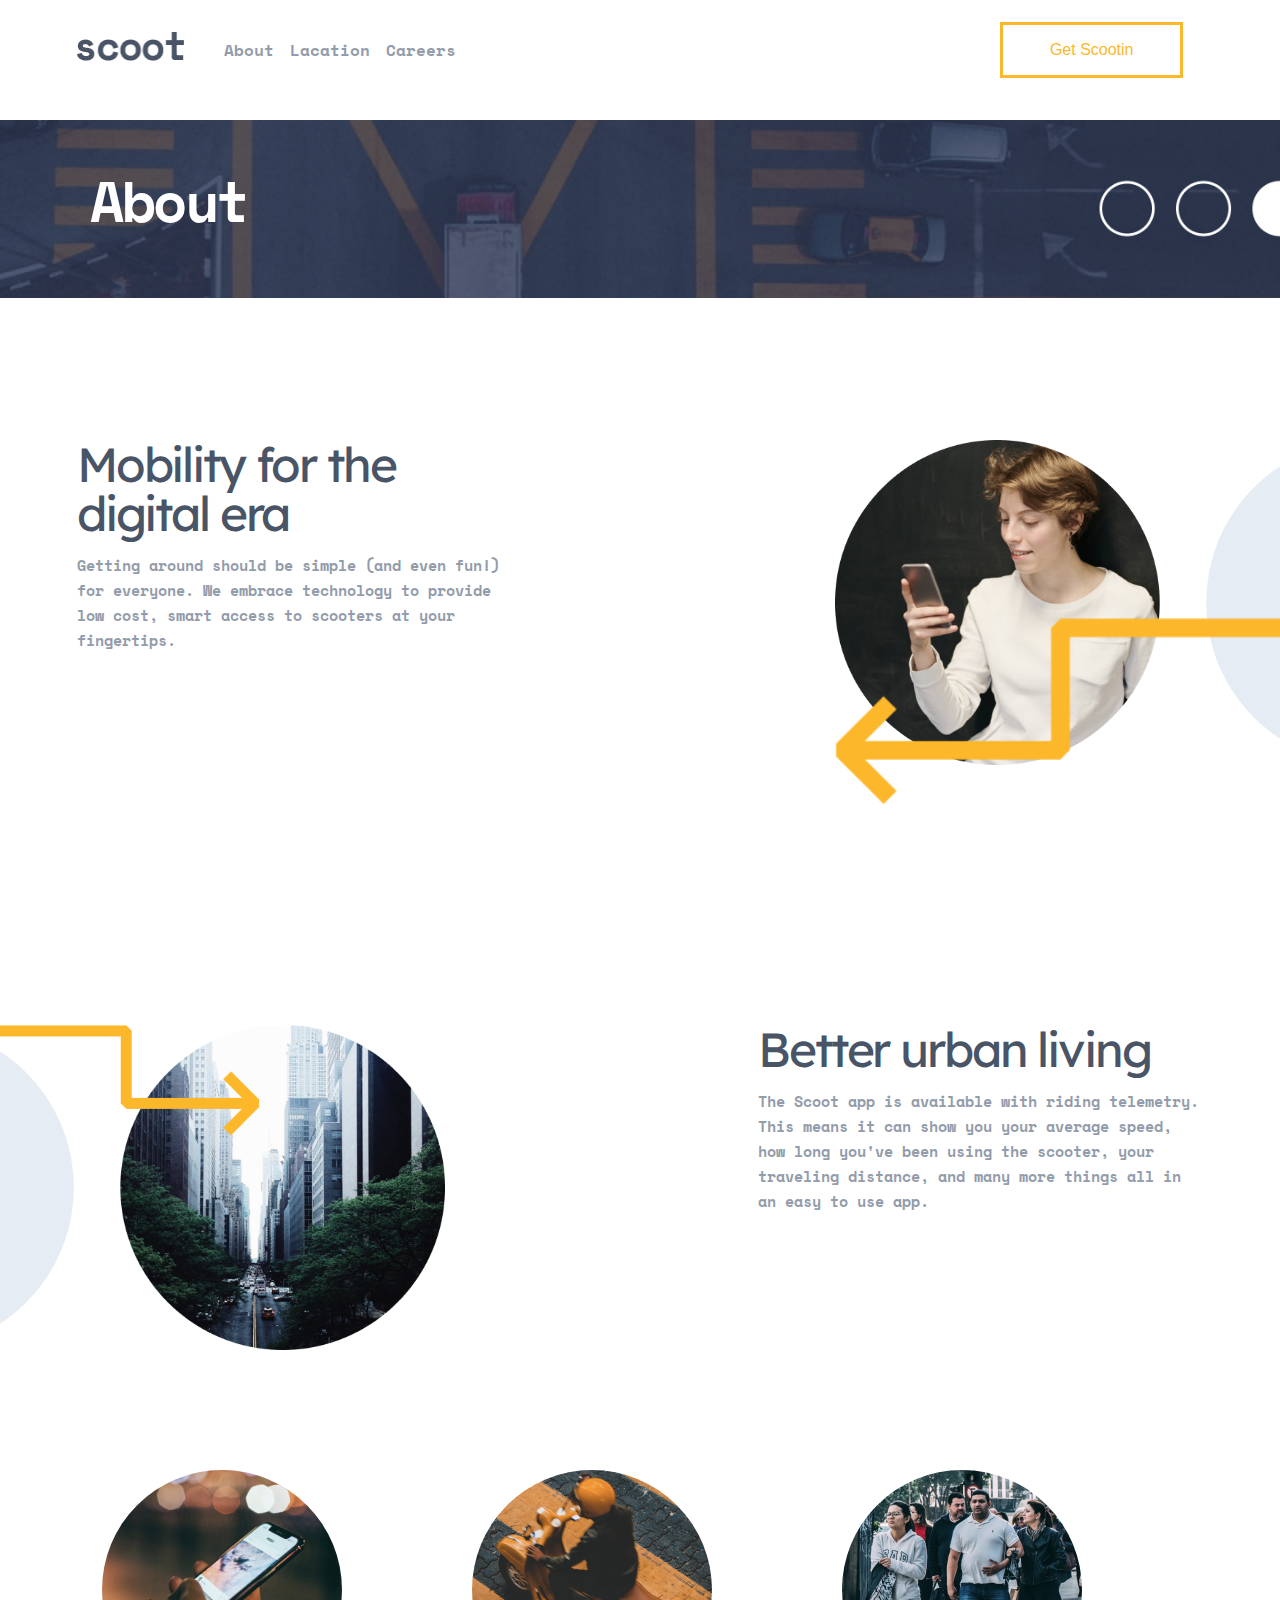
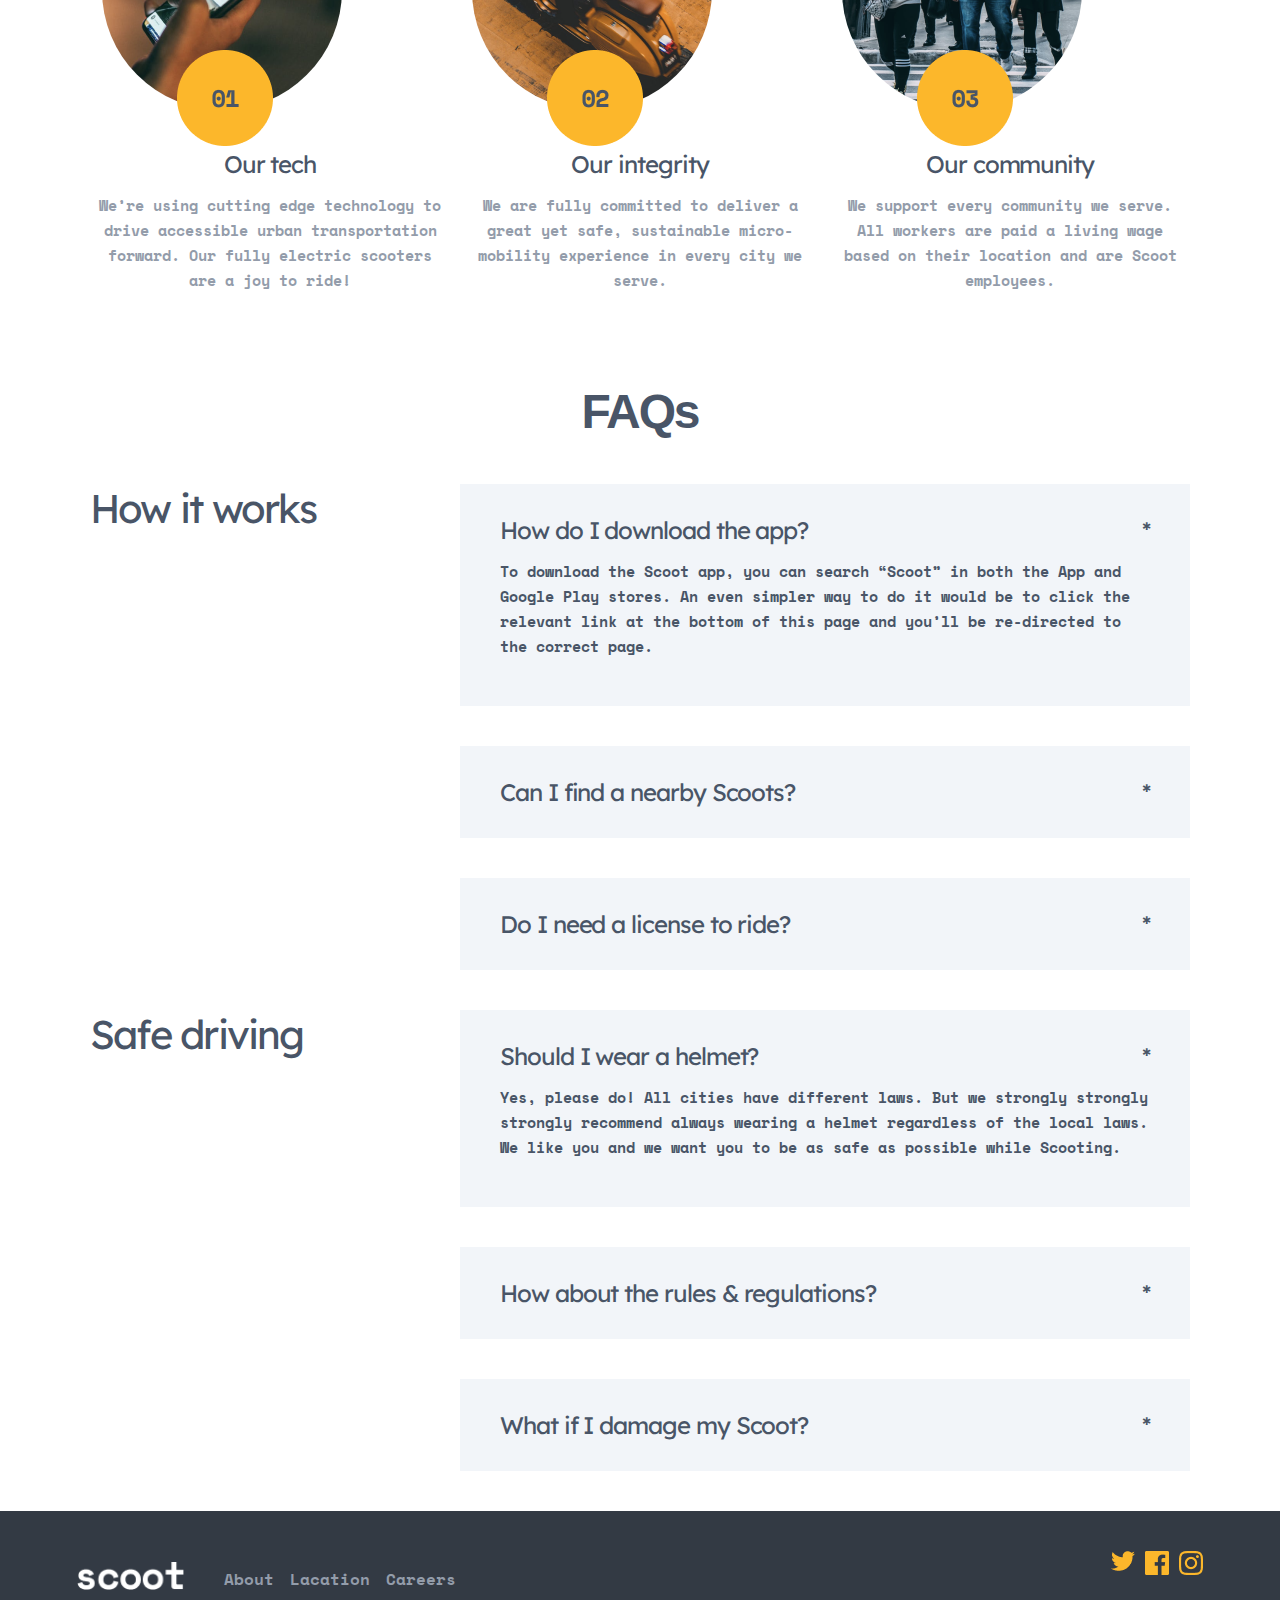
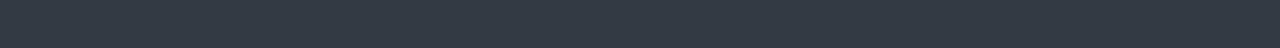
==== about.html @ 7765dd11 "nt-exam-month2" ====
<!DOCTYPE html>
<html lang="en">

<head>
    <meta charset="UTF-8">
    <meta http-equiv="X-UA-Compatible" content="IE=edge">
    <meta name="viewport" content="width=device-width, initial-scale=1.0">
    <title>Document</title>
    <link rel="stylesheet" href="css/main.css" />
</head>

<body>

    <header class="header">
        <div class="header--nav">
            <img src="./img/burger.png" alt="" class="burger">
            <div class="logo">
                <a href="./index.html"><img src="./img/scoot.png" alt="" width="107px"></a>

            </div>

            <ul class="nav">
                <li class="nav--eliment"><a href="#" class="nav--link">About</a></li>
                <li class="nav--eliment"><a href="" class="nav--link">Lacation</a></li>
                <li class="nav--eliment"><a href="" class="nav--link">Careers</a></li>
            </ul>
        </div>
        <button class="header--btn">Get Scootin</button>
    </header>
    <div class="about--intro">
        <img src="./img/about1.png" alt="" width="100%">
        <div class="container">
            <h1>About</h1>

        </div>
    </div>
    <div class="priority">
        <div class="priority--text">
            <span>Mobility for the digital era</span>
            <p>Getting around should be simple (and even fun!) for everyone. We embrace technology to provide low cost,
                smart access to scooters at your fingertips.</p>
        </div>
        <div class="priority--img">
            <img src="./img/Group16.png" alt=""><img src="./img/Group10.png" alt="" class="priority__victor">
        </div>
    </div>


    <div class="priority">
        <div class="priority--img">
            <img src="./img/Group41.png" alt="">
        </div>
        <div class="priority--text">
            <span>Better urban living</span>
            <p>The Scoot app is available with riding telemetry. This means it can show you your average speed, how long
                you've been using the scooter, your traveling distance, and many more things all in an easy to use app.
            </p>
        </div>

    </div>



    </section>


    <section class="values container">
        <div class="value">
            <img src="./img/font7.png" alt="" class="value__img">
            <img src="./img/Group14.png" alt="" class="value__images">
            <span>Our tech</span>
            <p>We’re using cutting edge technology to drive accessible urban transportation forward. Our fully electric
                scooters are a joy to ride!</p>
        </div>
        <div class="value">
            <img src="./img/font8.png" alt="" class="value__img">
            <img src="./img/Group4.png" alt="" class="value__images">
            <span>Our integrity</span>
            <p>We are fully committed to deliver a great yet safe, sustainable micro-mobility experience in every city
                we serve.</p>
        </div>
        <div class="value">
            <img src="./img/font9.png" alt="" class="value__img">
            <img src="./img/Group13.png" alt="" class="value__images">
            <span>Our community</span>
            <p>We support every community we serve. All workers are paid a living wage based on their location and are
                Scoot employees.</p>
        </div Scoot employeeases.>
    </section>



    <section class="Faq container">
        <h3 class="faq__h3">
            FAQs
        </h3>
        <div class="fac-divs">
            <div class="theme"><span> How it works</span></div>
            <div class="fac--text">
                <div class="fac--textdiv">
                    <div class="span">
                        <span>How do I download the app?</span>
                        <span>*</span>
                    </div>
                    <p>To download the Scoot app, you can search “Scoot” in both the App and Google Play stores. An even
                        simpler way to do it would be to click the relevant link at the bottom of this page and you’ll
                        be re-directed to the correct page.</p>
                </div>
                <div class="fac--textdiv p--none">
                    <div class="span">
                        <span>Can I find a nearby Scoots?</span>
                        <span>*</span>
                    </div>
                    <p>To download the Scoot app, you can search “Scoot” in both the App and Google Play stores. An even
                        simpler way to do it would be to click the relevant link at the bottom of this page and you’ll
                        be re-directed to the correct page.</p>
                </div>
                <div class="fac--textdiv p--none">
                    <div class="span">
                        <span>Do I need a license to ride?</span>
                        <span>*</span>
                    </div>
                    <p>To download the Scoot app, you can search “Scoot” in both the App and Google Play stores. An even
                        simpler way to do it would be to click the relevant link at the bottom of this page and you’ll
                        be re-directed to the correct page.</p>
                </div>
            </div>
        </div>
        <div class="fac-divs">
            <div class="theme"><span> Safe driving</span></div>
            <div class="fac--text">
                <div class="fac--textdiv">
                    <div class="span">
                        <span>Should I wear a helmet?</span>
                        <span>*</span>
                    </div>
                    <p>Yes, please do! All cities have different laws. But we strongly strongly strongly recommend
                        always wearing a helmet regardless of the local laws. We like you and we want you to be as safe
                        as possible while Scooting.</p>
                </div>
                <div class="fac--textdiv p--none">
                    <div class="span">
                        <span>How about the rules & regulations?</span>
                        <span>*</span>
                    </div>
                    <p>To download the Scoot app, you can search “Scoot” in both the App and Google Play stores. An even
                        simpler way to do it would be to click the relevant link at the bottom of this page and you’ll
                        be re-directed to the correct page.</p>
                </div>
                <div class="fac--textdiv p--none">
                    <div class="span">
                        <span>What if I damage my Scoot?</span>
                        <span>*</span>
                    </div>
                    <p>To download the Scoot app, you can search “Scoot” in both the App and Google Play stores. An even
                        simpler way to do it would be to click the relevant link at the bottom of this page and you’ll
                        be re-directed to the correct page.</p>
                </div>
            </div>
        </div>

    </section>
    <footer class="footer">
        <div class="header--nav">
          <div class="logo">
            <a href="./index.html"><img src="./img/scoot1.png" alt="" width="107px"></a>
    
          </div>
    
          <ul class="nav footernav">
            <li class="nav--eliment"><a href="./about.html" class="nav--link">About</a></li>
            <li class="nav--eliment"><a href="" class="nav--link">Lacation</a></li>
            <li class="nav--eliment"><a href="" class="nav--link">Careers</a></li>
          </ul>
        </div>
        <div class="footer--img"><a href="#"><img src="./img/tweet.png" alt=""></a><a href="#"><img src="./img/face.png" alt=""></a><a href="#"><img src="./img/insta.png" alt=""></a></div>
      </footer>
</body>

</html>
---- css/main.css ----
/*! normalize.css v8.0.1 | MIT License | github.com/necolas/normalize.css */
@import url("https://fonts.googleapis.com/css2?family=Barlow:ital,wght@0,100;0,200;0,300;0,400;0,500;0,600;0,700;0,800;0,900;1,100;1,200;1,300;1,400;1,500;1,600;1,700;1,800;1,900&family=Fraunces:ital,opsz,wght@0,9..144,100;0,9..144,200;0,9..144,300;0,9..144,400;0,9..144,500;0,9..144,600;0,9..144,700;0,9..144,800;0,9..144,900;1,9..144,100;1,9..144,200;1,9..144,300;1,9..144,400;1,9..144,500;1,9..144,600;1,9..144,700;1,9..144,800;1,9..144,900&family=Lexend+Deca&family=Space+Mono:wght@700&display=swap");
html {
  line-height: 1.15;
  -webkit-text-size-adjust: 100%;
}

body {
  margin: 0;
}

main {
  display: block;
}

h1 {
  font-size: 2em;
  margin: 0.67em 0;
}

hr {
  box-sizing: content-box;
  height: 0;
  overflow: visible;
}

pre {
  font-family: monospace, monospace;
  font-size: 1em;
}

a {
  background-color: transparent;
}

abbr[title] {
  border-bottom: none;
  text-decoration: underline;
  -webkit-text-decoration: underline dotted;
          text-decoration: underline dotted;
}

b, strong {
  font-weight: bolder;
}

code, kbd, samp {
  font-family: monospace, monospace;
  font-size: 1em;
}

small {
  font-size: 80%;
}

sub, sup {
  font-size: 75%;
  line-height: 0;
  position: relative;
  vertical-align: baseline;
}

sub {
  bottom: -0.25em;
}

sup {
  top: -0.5em;
}

img {
  border-style: none;
}

button, input, optgroup, select, textarea {
  font-family: inherit;
  font-size: 100%;
  line-height: 1.15;
  margin: 0;
}

button, input {
  overflow: visible;
}

button, select {
  text-transform: none;
}

[type=button], [type=reset], [type=submit], button {
  -webkit-appearance: button;
}

[type=button]::-moz-focus-inner, [type=reset]::-moz-focus-inner, [type=submit]::-moz-focus-inner, button::-moz-focus-inner {
  border-style: none;
  padding: 0;
}

[type=button]:-moz-focusring, [type=reset]:-moz-focusring, [type=submit]:-moz-focusring, button:-moz-focusring {
  outline: 1px dotted ButtonText;
}

fieldset {
  padding: 0.35em 0.75em 0.625em;
}

legend {
  box-sizing: border-box;
  color: inherit;
  display: table;
  max-width: 100%;
  padding: 0;
  white-space: normal;
}

progress {
  vertical-align: baseline;
}

textarea {
  overflow: auto;
}

[type=checkbox], [type=radio] {
  box-sizing: border-box;
  padding: 0;
}

[type=number]::-webkit-inner-spin-button, [type=number]::-webkit-outer-spin-button {
  height: auto;
}

[type=search] {
  -webkit-appearance: textfield;
  outline-offset: -2px;
}

[type=search]::-webkit-search-decoration {
  -webkit-appearance: none;
}

::-webkit-file-upload-button {
  -webkit-appearance: button;
  font: inherit;
}

details {
  display: block;
}

summary {
  display: list-item;
}

template {
  display: none;
}

[hidden] {
  display: none;
}

/* open-sans-regular - latin */
@font-face {
  font-family: "Lexend Deca" sans-serif;
  font-style: normal;
  font-weight: 400;
  @import url("https://fonts.googleapis.com/css2?family=Lexend+Deca&family=Space+Mono:wght@700&display=swap");
}
/* open-sans-700 - latin */
@font-face {
  font-family: "Space Mono" sans-serif;
  font-style: normal;
  font-weight: 700;
  @import url("https://fonts.googleapis.com/css2?family=Lexend+Deca&family=Space+Mono:wght@700&display=swap");
}
.container {
  width: 90%;
  margin: 0 auto;
  padding: 0 auto;
}

html {
  box-sizing: border-box;
  height: 100%;
  scroll-behavior: smooth;
}

button {
  width: 183px;
  height: 56px;
  color: #FCB72B;
  border: 3px solid #FCB72B;
  background-color: transparent;
  cursor: pointer;
  margin: 20px;
}

p,
a {
  text-decoration: none;
  color: #000000;
  font-family: "Space Mono";
  font-style: normal;
  font-weight: 700;
}

a:hover {
  color: #FCB72B;
}

span {
  font-family: "Lexend Deca";
  font-style: normal;
  font-weight: 400;
  font-size: 15px;
  line-height: 25px;
  color: #FFFFFF;
}

*,
*::before,
*::after {
  box-sizing: inherit;
}

body {
  display: flex;
  flex-direction: column;
  height: 100%;
  padding: 0;
  margin: 0;
  font-family: "Open Sans", "Arial", sans-serif;
  font-size: 16px;
  line-height: 1.5;
  color: #000000;
}

img {
  max-width: 100%;
  height: auto;
}

.blue-link {
  display: inline-block;
  padding: 8px 16px;
  background-color: #00bafc;
  border-radius: 5px;
  text-decoration: none;
  color: #fff;
}
.blue-link:hover {
  opacity: 0.8;
}
.blue-link:active {
  opacity: 0.6;
}

.visually-hidden {
  position: absolute;
  width: 1px;
  height: 1px;
  margin: -1px;
  border: 0;
  padding: 0;
  clip: rect(0 0 0 0);
  overflow: hidden;
}

.container {
  max-width: 1130px;
  padding-left: 15px;
  padding-right: 15px;
  margin-left: auto;
  margin-right: auto;
}

header {
  display: flex;
  justify-content: center;
  position: fixed;
  background-color: #fff;
  width: 100vw;
  margin: 0 auto;
  padding: 0 6%;
  opacity: 1;
  z-index: 3;
}

.logo {
  width: 107px;
}

.header--nav {
  display: flex;
  flex-wrap: wrap;
  align-items: center;
  width: 420px;
}

a {
  color: #939CAA;
}

.nav {
  display: flex;
  justify-content: space-between;
  width: 272px;
  list-style: none;
}

.header {
  display: flex;
  justify-content: space-between;
  height: 100px;
  flex-wrap: wrap;
  align-items: center;
}

.burger {
  display: none;
  cursor: pointer;
}

p {
  color: aliceblue;
}

@media only screen and (max-width: 370px) {
  .burger {
    display: flex;
  }
  .nav {
    display: none;
  }
  .header .header--btn {
    display: none;
  }
  .logo {
    margin: 0 auto;
  }
}
.hero {
  margin-top: 80px;
}
.hero__container {
  display: flex;
  align-items: center;
  justify-content: space-between;
}
.hero__content {
  max-width: 470px;
}
.hero__title {
  margin: 0;
  margin-bottom: 16px;
  font-size: 30px;
  line-height: 130%;
}
.hero__text {
  margin: 0;
  margin-bottom: 16px;
  font-size: 16px;
  line-height: 24px;
}
.hero__video {
  border-radius: 5px;
}

@media only screen and (max-width: 992px) {
  .hero__content {
    max-width: 400px;
  }
  .hero__title {
    font-size: 24px;
  }
  .hero__text {
    font-size: 13px;
    line-height: 20px;
  }
  .hero__wrapper {
    position: relative;
    width: 40%;
    padding-bottom: 25%; /* 16:9 */
    padding-top: 25px;
    height: 0;
  }
  .hero__video {
    position: absolute;
    top: 0;
    left: 0;
    width: 100%;
    height: 100%;
  }
}
@media only screen and (max-width: 768px) {
  .hero__container {
    flex-direction: column-reverse;
  }
  .hero__wrapper {
    margin-bottom: 32px;
    position: relative;
    width: 100%;
    padding-bottom: 50%; /* 16:9 */
    padding-top: 25px;
    height: 0;
  }
}
.intro__hr {
  width: 203px;
  height: 0;
  border: 8px solid #FCB72B;
  position: relative;
  top: -170px;
  left: -45%;
}

.intro {
  background-image: url("../img/group42.png");
  height: 650px;
  max-width: 100vw;
}
.intro span {
  margin-top: 150px;
  display: inline-block;
  width: 560px;
  font-family: "Space Mono";
  font-style: normal;
  font-weight: 700;
  font-size: 56px;
  line-height: 56px;
}
.intro p {
  position: relative;
  width: 460px;
  height: 100px;
  margin-top: 40px;
  margin-bottom: 40px;
  margin-left: 100px;
  z-index: 2;
}
.intro button {
  margin-left: 100px;
}
.intro .intro--vector {
  position: relative;
  top: -195px;
  left: 50%;
  z-index: 0;
  width: 31%;
}
.intro .threesikl {
  position: relative;
  top: -200px;
  width: 14.7%;
  left: 53.8%;
}

.about--intro {
  margin-top: 100px;
  height: 200px;
  padding-top: 20px;
}
.about--intro img {
  z-index: -2;
}
.about--intro h1 {
  position: absolute;
  top: 15%;
  font-family: "Space Mono";
  font-style: normal;
  font-weight: 700;
  font-size: 56px;
  line-height: 56px;
  letter-spacing: -2.5px;
  z-index: 3;
  color: #FFFFFF;
}

@media only screen and (max-width: 768px) {
  .intro button {
    margin: 0 auto;
    display: flex;
    justify-content: center;
    align-items: center;
  }
  .intro span {
    width: 573px;
    height: 112px;
    font-size: 56px;
    line-height: 56px;
    /* or 100% */
    text-align: center;
    letter-spacing: -2.5px;
    color: #FFFFFF;
  }
  .intro .intro__hr {
    display: none;
  }
  .intro .intro--vector {
    position: relative;
    top: -15px;
    left: 0;
  }
  .intro .threesikl {
    top: -18px;
  }
  .intro p {
    width: 100%;
    padding: 0 auto;
    margin: 30px auto;
  }
}
@media only screen and (max-width: 375px) {
  .about--intro {
    width: 100%;
    height: 200px;
    text-align: center;
    margin: 100px auto;
    padding: 0 auto;
  }
  .about--intro h1 {
    text-align: center;
    font-size: 40px;
    line-height: 40px;
    position: absolute;
    top: 13%;
    left: auto;
    margin-left: 100px;
  }
  .intro span {
    font-size: 40px;
    width: 300px;
  }
  .intro .intro--vector {
    width: 150px;
    position: relative;
    top: -20px;
    -o-object-fit: scale-down;
       object-fit: scale-down;
    left: -95px;
  }
  .intro .threesikl {
    display: none;
  }
  .intro button {
    position: relative;
    top: 40px;
  }
}
.manual--boxs {
  display: flex;
  justify-content: space-between;
}

.manual__hr {
  width: 70%;
  height: 0px;
  background-color: #E5ECF4;
  border: 15px solid #E5ECF4;
  position: relative;
  top: 60px;
  z-index: -2;
}

.manual--box {
  width: 27%;
  display: flex;
  flex-wrap: wrap;
  justify-content: start;
}
.manual--box span {
  margin-top: 40px;
  margin-bottom: 25px;
  width: 300px;
  height: 28px;
  letter-spacing: -1.07143px;
  font-size: 24px;
  color: #495567;
}
.manual--box p {
  width: 300px;
  font-size: 15px;
  line-height: 25px;
  color: #939CAA;
}

@media only screen and (max-width: 768px) {
  .manual__hr {
    width: 10px;
    height: 400px;
    position: absolute;
    top: 500px;
    left: 13%;
  }
  .manual--boxs {
    display: block;
    margin-top: 45px;
    margin-bottom: 140px;
  }
  .manual--boxs .manual--box {
    width: 100%;
    position: relative;
    height: 150px;
  }
  .manual--boxs .manual--box img {
    width: 96px;
    height: 96px;
  }
  .manual--boxs .manual--box span {
    width: 40%;
    position: absolute;
    top: -35px;
    left: 130px;
  }
  .manual--boxs .manual--box p {
    width: 70%;
    position: absolute;
    top: 20px;
    left: 130px;
  }
}
@media only screen and (max-width: 375px) {
  .manual__hr {
    display: none;
  }
  .manual--boxs {
    display: block;
    margin-top: 45px;
    width: 311px;
  }
  .manual--boxs .manual--box {
    width: 311px;
    position: relative;
    height: 270px;
    display: flex;
    flex-wrap: wrap;
    justify-content: center;
    margin-bottom: 140px;
  }
  .manual--boxs .manual--box img {
    width: 56px;
    height: 56px;
  }
  .manual--boxs .manual--box span {
    width: 300px;
    position: relative;
    top: 0px;
    left: auto;
    text-align: center;
  }
  .manual--boxs .manual--box p {
    width: 300px;
    position: relative;
    top: -40px;
    left: 0;
    text-align: center;
  }
}
.priority {
  margin-top: 140px;
  display: flex;
  flex-wrap: wrap;
  align-items: start;
  justify-content: space-between;
}
.priority .priority--img {
  width: 445px;
  height: 445px;
  position: relative;
}
.priority .priority--img .priority__victor {
  position: absolute;
  top: 40%;
  left: 0;
  width: 700px;
}
.priority .priority--text {
  width: 445px;
  height: 445px;
  margin: 0 6%;
}
.priority .priority--text span {
  font-size: 48px;
  line-height: 48px;
  /* or 100% */
  letter-spacing: -2.14286px;
  color: #495567;
}
.priority .priority--text p {
  font-size: 15px;
  line-height: 25px;
  /* or 167% */
  color: #939CAA;
}

.priority:nth-child(2) {
  display: flex;
}
.priority:nth-child(2) .priority--img {
  order: 1;
  position: relative;
  left: 0%;
}
.priority:nth-child(2) .priority--text {
  order: 2;
}

@media only screen and (max-width: 768px) {
  .prioritys {
    width: 780px;
  }
  .priority--img {
    width: 745px;
    display: flex;
    justify-content: right;
  }
  .priority {
    width: 768px;
  }
  .priority:nth-child(1) .priority--img {
    width: 745px;
    position: relative;
    left: 17%;
    order: -1;
    margin-bottom: 100px;
    margin: 100 auto;
  }
  .priority:nth-child(1) .priority--text {
    text-align: center;
  }
  .priority:nth-child(2) {
    display: flex;
    align-items: start;
  }
  .priority:nth-child(2) .priority--img {
    width: 745px;
    position: relative;
    left: -5%;
    align-items: start;
    order: -1;
    margin-bottom: 40px;
  }
  .priority:nth-child(3) .priority--img {
    width: 705px;
    position: relative;
    left: 17%;
    order: -1;
    margin-bottom: 100px;
    margin: 100 auto;
  }
  .priority:nth-child(3) .priority--text {
    text-align: center;
  }
}
@media only screen and (max-width: 375px) {
  .prioritys {
    width: 300px;
  }
  .priority--img {
    width: 300px;
  }
  .priority {
    width: 300px;
  }
}
.call {
  margin-top: 200px;
  background-image: url("../img/Mask.png");
}
.call .call-container {
  display: flex;
  align-items: center;
  justify-content: space-between;
  flex-wrap: wrap;
}
.call .call-container span {
  margin-top: 100px;
  margin-bottom: 100px;
  display: flex;
  width: 350px;
  height: 96px;
  font-size: 48px;
  line-height: 48px;
  /* or 100% */
  letter-spacing: -2.14286px;
  color: #FFFFFF;
}
.call .call-container .call--imges {
  display: flex;
  gap: 20px;
  justify-content: center;
}

@media only screen and (max-width: 768px) {
  .call {
    padding: 0 auto;
    padding-bottom: 65px;
  }
  .call .call-container {
    justify-content: center;
  }
  .call .call-container span {
    text-align: center;
  }
}
footer {
  background-color: #333A44;
  width: 100%;
  padding: 40px 6%;
}

.footer--img {
  display: flex;
  justify-content: right;
  position: relative;
  top: -px;
  gap: 10px;
}

.footer {
  display: flex;
  justify-content: space-between;
  flex-wrap: wrap;
  align-content: center;
  text-align: center;
}

@media only screen and (max-width: 370px) {
  footer {
    height: 478px;
  }
  footer .footernav {
    display: flex;
    flex-wrap: wrap;
  }
  footer .footernav .nav--eliment {
    width: 300px;
    margin: 0 auto;
  }
  footer .footer--img {
    width: 300px;
    margin: 0 auto;
    gap: 10px;
    display: flex;
    justify-content: center;
  }
}
.values {
  display: flex;
  justify-content: center;
  flex-wrap: wrap;
  gap: 20px;
}
.values .value {
  width: 350px;
  display: flex;
  justify-content: center;
  flex-wrap: wrap;
}
.values .value span {
  position: relative;
  top: 40px;
  font-size: 24px;
  line-height: 28px;
  text-align: center;
  letter-spacing: -1.07143px;
  color: #495567;
}
.values .value p {
  position: relative;
  top: 40px;
  font-size: 15px;
  line-height: 25px;
  text-align: center;
  color: #939CAA;
}
.values .value .value__images {
  position: relative;
  top: 180px;
  left: -165px;
  width: 96px;
  height: 96px;
}

.value__img {
  border-radius: 50%;
}

@media only screen and (max-width: 375px) {
  .values .value .value__images {
    position: relative;
    top: -50px;
    left: 60px;
  }
}
.p--none p {
  display: none;
}

.faq__h3 {
  margin-top: 120px;
  width: 100%;
  display: flex;
  justify-content: center;
  font-size: 48px;
  line-height: 48px;
  /* identical to box height, or 100% */
  text-align: center;
  letter-spacing: -2.14286px;
  color: #495567;
}

.fac-divs {
  display: flex;
  flex-wrap: wrap;
  justify-content: space-between;
}
.fac-divs .fac--textdiv {
  padding: 32px 40px;
  background: #F2F5F9;
  margin-bottom: 40px;
}
.fac-divs .fac--textdiv:hover {
  background: #FFF4DF;
}
.fac-divs .fac--text {
  width: 730px;
}
.fac-divs .fac--text p {
  font-size: 15px;
  line-height: 25px;
  /* or 167% */
  color: #495567;
}

.theme span {
  font-size: 40px;
  line-height: 48px;
  margin-bottom: 40px;
  /* identical to box height, or 120% */
  letter-spacing: -1.78571px;
  color: #495567;
}

.span {
  display: flex;
  justify-content: space-between;
}
.span span {
  font-size: 24px;
  line-height: 28px;
  /* identical to box height, or 117% */
  letter-spacing: -1.07143px;
  color: #495567;
}/*# sourceMappingURL=main.css.map */
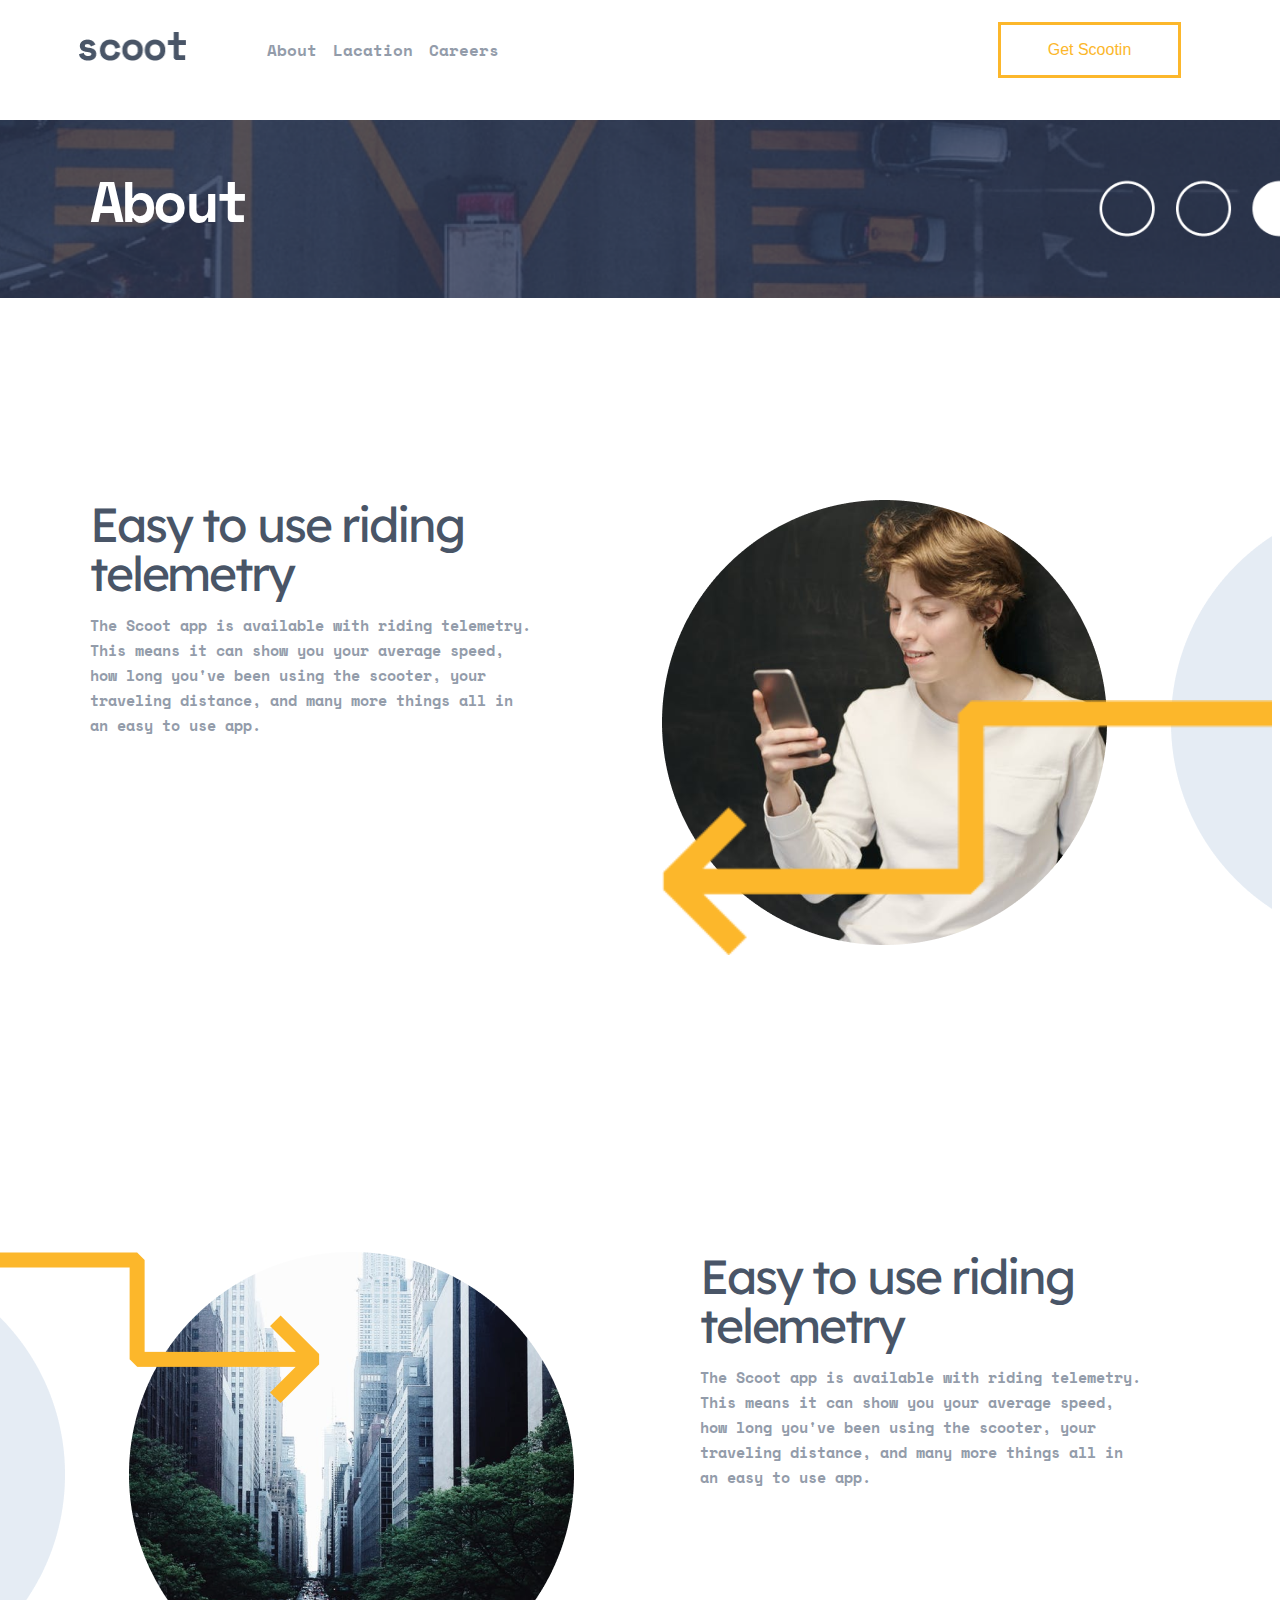
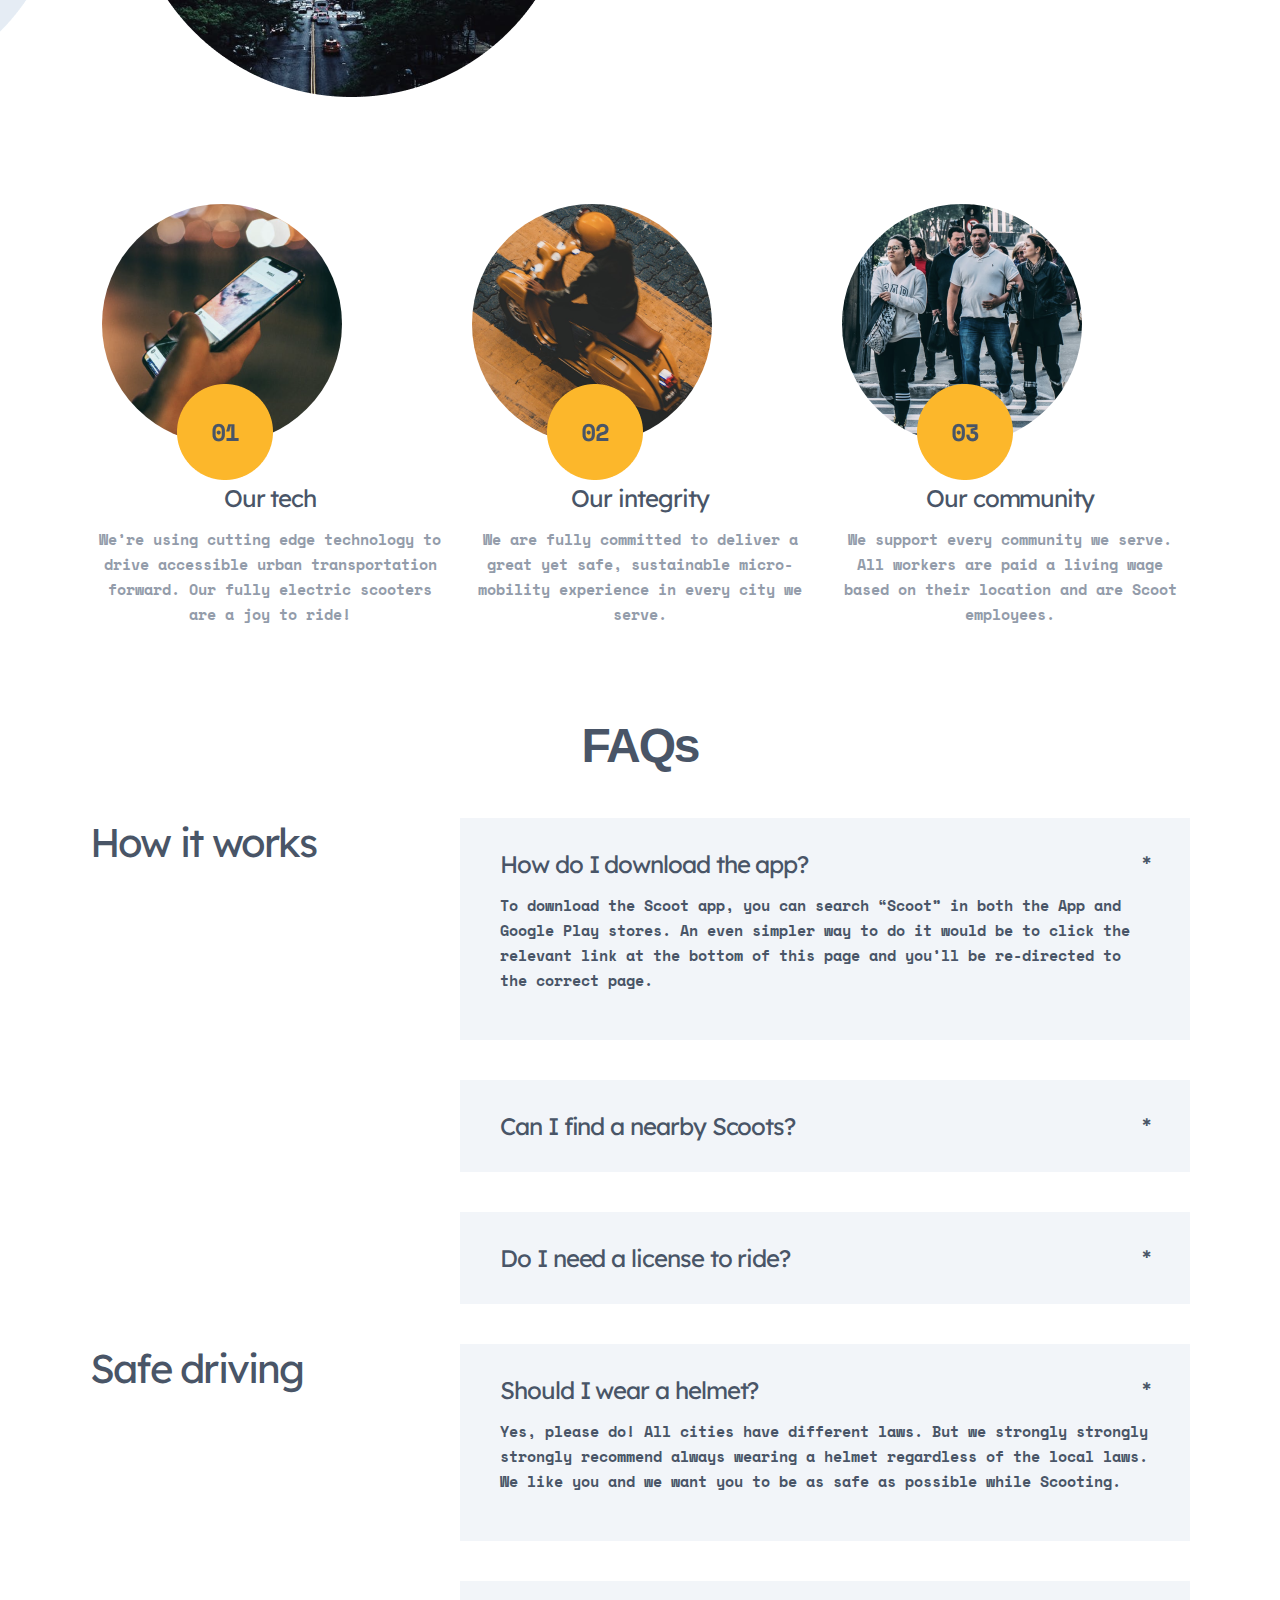
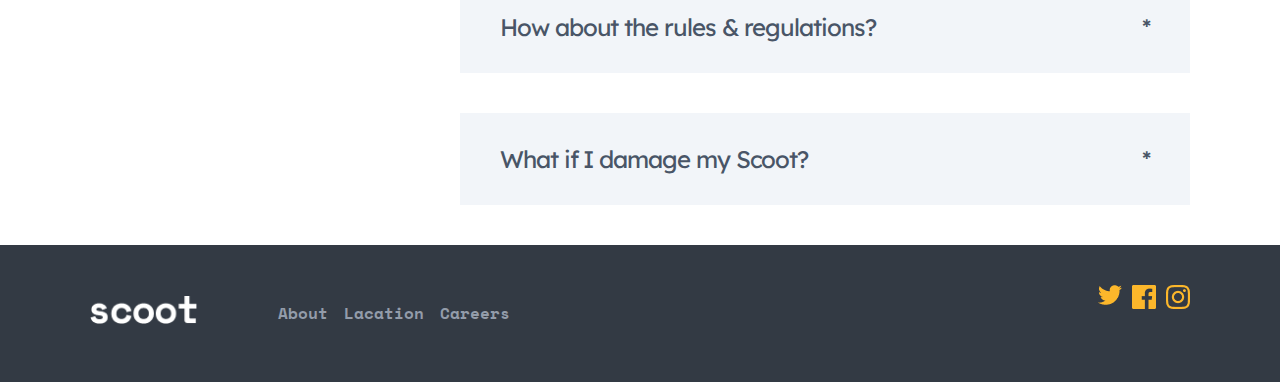
==== commit 9e2de50c: "end" ====
--- a/about.html
+++ b/about.html
@@ -11,21 +11,23 @@
 
 <body>
 
-    <header class="header">
-        <div class="header--nav">
-            <img src="./img/burger.png" alt="" class="burger">
-            <div class="logo">
-                <a href="./index.html"><img src="./img/scoot.png" alt="" width="107px"></a>
+    <header>
+        <div class="header container">
+            <div class="header--nav">
+                <img src="./img/burger.png" alt="" class="burger">
+                <div class="logo">
+                    <a href="./index.html"><img src="./img/scoot.png" alt="" width="107px"></a>
 
+                </div>
+
+                <ul class="nav">
+                    <li class="nav--eliment"><a href="./about.html" class="nav--link">About</a></li>
+                    <li class="nav--eliment"><a href="" class="nav--link">Lacation</a></li>
+                    <li class="nav--eliment"><a href="" class="nav--link">Careers</a></li>
+                </ul>
             </div>
-
-            <ul class="nav">
-                <li class="nav--eliment"><a href="#" class="nav--link">About</a></li>
-                <li class="nav--eliment"><a href="" class="nav--link">Lacation</a></li>
-                <li class="nav--eliment"><a href="" class="nav--link">Careers</a></li>
-            </ul>
+            <button class="header--btn">Get Scootin</button>
         </div>
-        <button class="header--btn">Get Scootin</button>
     </header>
     <div class="about--intro">
         <img src="./img/about1.png" alt="" width="100%">
@@ -34,33 +36,37 @@
 
         </div>
     </div>
-    <div class="priority">
-        <div class="priority--text">
-            <span>Mobility for the digital era</span>
-            <p>Getting around should be simple (and even fun!) for everyone. We embrace technology to provide low cost,
-                smart access to scooters at your fingertips.</p>
+    <section class="prioritys container">
+        <div class="priority">
+            <div class="priority--text">
+                <span>Easy to use
+                    riding telemetry</span>
+                <p>The Scoot app is available with riding telemetry. This means it can show you your average speed, how
+                    long
+                    you've been using the scooter, your traveling distance, and many more things all in an easy to use
+                    app.</p>
+                
+            </div>
+            <div class="priority--img">
+                <img src="./img/Group16.png" alt=""><img src="./img/Group10.png" alt="" class="priority__victor">
+            </div>
         </div>
-        <div class="priority--img">
-            <img src="./img/Group16.png" alt=""><img src="./img/Group10.png" alt="" class="priority__victor">
-        </div>
-    </div>
 
 
-    <div class="priority">
-        <div class="priority--img">
-            <img src="./img/Group41.png" alt="">
+        <div class="priority">
+            <div class="priority--img">
+                <img src="./img/Group41.png" alt="">
+            </div>
+            <div class="priority--text">
+                <span>Easy to use
+                    riding telemetry</span>
+                <p>The Scoot app is available with riding telemetry. This means it can show you your average speed, how
+                    long
+                    you've been using the scooter, your traveling distance, and many more things all in an easy to use
+                    app.</p>
+            </div>
+
         </div>
-        <div class="priority--text">
-            <span>Better urban living</span>
-            <p>The Scoot app is available with riding telemetry. This means it can show you your average speed, how long
-                you've been using the scooter, your traveling distance, and many more things all in an easy to use app.
-            </p>
-        </div>
-
-    </div>
-
-
-
     </section>
 
 
@@ -161,20 +167,23 @@
 
     </section>
     <footer class="footer">
-        <div class="header--nav">
-          <div class="logo">
-            <a href="./index.html"><img src="./img/scoot1.png" alt="" width="107px"></a>
-    
-          </div>
-    
-          <ul class="nav footernav">
-            <li class="nav--eliment"><a href="./about.html" class="nav--link">About</a></li>
-            <li class="nav--eliment"><a href="" class="nav--link">Lacation</a></li>
-            <li class="nav--eliment"><a href="" class="nav--link">Careers</a></li>
-          </ul>
+        <div class="container footcontainer">
+            <div class="header--nav">
+                <div class="logo">
+                    <a href="./index.html"><img src="./img/scoot1.png" alt="" width="107px"></a>
+
+                </div>
+
+                <ul class="nav footernav">
+                    <li class="nav--eliment"><a href="./about.html" class="nav--link">About</a></li>
+                    <li class="nav--eliment"><a href="" class="nav--link">Lacation</a></li>
+                    <li class="nav--eliment"><a href="" class="nav--link">Careers</a></li>
+                </ul>
+            </div>
+            <div class="footer--img"><a href="#"><img src="./img/tweet.png" alt=""></a><a href="#"><img
+                        src="./img/face.png" alt=""></a><a href="#"><img src="./img/insta.png" alt=""></a></div>
         </div>
-        <div class="footer--img"><a href="#"><img src="./img/tweet.png" alt=""></a><a href="#"><img src="./img/face.png" alt=""></a><a href="#"><img src="./img/insta.png" alt=""></a></div>
-      </footer>
+    </footer>
 </body>
 
 </html>--- a/css/main.css
+++ b/css/main.css
@@ -175,6 +175,7 @@
   @import url("https://fonts.googleapis.com/css2?family=Lexend+Deca&family=Space+Mono:wght@700&display=swap");
 }
 .container {
+  max-width: 1280px;
   width: 90%;
   margin: 0 auto;
   padding: 0 auto;
@@ -277,12 +278,10 @@
 
 header {
   display: flex;
-  justify-content: center;
+  justify-content: space-between;
   position: fixed;
   background-color: #fff;
-  width: 100vw;
-  margin: 0 auto;
-  padding: 0 6%;
+  width: 100%;
   opacity: 1;
   z-index: 3;
 }
@@ -296,6 +295,7 @@
   flex-wrap: wrap;
   align-items: center;
   width: 420px;
+  justify-content: space-between;
 }
 
 a {
@@ -315,6 +315,8 @@
   height: 100px;
   flex-wrap: wrap;
   align-items: center;
+  max-width: 1280px;
+  margin: 0 auto;
 }
 
 .burger {
@@ -326,7 +328,7 @@
   color: aliceblue;
 }
 
-@media only screen and (max-width: 370px) {
+@media only screen and (max-width: 400px) {
   .burger {
     display: flex;
   }
@@ -511,7 +513,7 @@
     margin: 30px auto;
   }
 }
-@media only screen and (max-width: 375px) {
+@media only screen and (max-width: 400px) {
   .about--intro {
     width: 100%;
     height: 200px;
@@ -620,7 +622,7 @@
     left: 130px;
   }
 }
-@media only screen and (max-width: 375px) {
+@media only screen and (max-width: 400px) {
   .manual__hr {
     display: none;
   }
@@ -657,100 +659,47 @@
     text-align: center;
   }
 }
-.priority {
-  margin-top: 140px;
+.prioritys .priority {
   display: flex;
   flex-wrap: wrap;
-  align-items: start;
-  justify-content: space-between;
-}
-.priority .priority--img {
+  margin-top: 200px;
+}
+.prioritys .priority .priority--text {
   width: 445px;
-  height: 445px;
-  position: relative;
-}
-.priority .priority--img .priority__victor {
-  position: absolute;
-  top: 40%;
-  left: 0;
-  width: 700px;
-}
-.priority .priority--text {
-  width: 445px;
-  height: 445px;
-  margin: 0 6%;
-}
-.priority .priority--text span {
+}
+.prioritys .priority .priority--text span {
   font-size: 48px;
   line-height: 48px;
   /* or 100% */
   letter-spacing: -2.14286px;
   color: #495567;
 }
-.priority .priority--text p {
+.prioritys .priority .priority--text p {
   font-size: 15px;
   line-height: 25px;
   /* or 167% */
   color: #939CAA;
 }
-
-.priority:nth-child(2) {
-  display: flex;
-}
-.priority:nth-child(2) .priority--img {
-  order: 1;
-  position: relative;
-  left: 0%;
-}
-.priority:nth-child(2) .priority--text {
-  order: 2;
-}
-
-@media only screen and (max-width: 768px) {
-  .prioritys {
-    width: 780px;
-  }
+.prioritys .priority .priority--img {
+  position: relative;
+  position: relative;
+  left: 11.5%;
+  margin-bottom: 100px;
+}
+.prioritys .priority .priority--img .priority__victor {
+  position: absolute;
+  left: 0;
+  top: 200px;
+  width: 200%;
+}
+.prioritys .priority .priority--img:nth-child(1) {
+  position: relative;
+  left: -11.5%;
+}
+
+@media only screen and (max-width: 780px) {
   .priority--img {
-    width: 745px;
-    display: flex;
-    justify-content: right;
-  }
-  .priority {
-    width: 768px;
-  }
-  .priority:nth-child(1) .priority--img {
-    width: 745px;
-    position: relative;
-    left: 17%;
-    order: -1;
-    margin-bottom: 100px;
-    margin: 100 auto;
-  }
-  .priority:nth-child(1) .priority--text {
-    text-align: center;
-  }
-  .priority:nth-child(2) {
-    display: flex;
-    align-items: start;
-  }
-  .priority:nth-child(2) .priority--img {
-    width: 745px;
-    position: relative;
-    left: -5%;
-    align-items: start;
-    order: -1;
-    margin-bottom: 40px;
-  }
-  .priority:nth-child(3) .priority--img {
-    width: 705px;
-    position: relative;
-    left: 17%;
-    order: -1;
-    margin-bottom: 100px;
-    margin: 100 auto;
-  }
-  .priority:nth-child(3) .priority--text {
-    text-align: center;
+    order: -2;
   }
 }
 @media only screen and (max-width: 375px) {
@@ -807,18 +756,17 @@
 footer {
   background-color: #333A44;
   width: 100%;
-  padding: 40px 6%;
 }
 
 .footer--img {
   display: flex;
-  justify-content: right;
-  position: relative;
-  top: -px;
+  justify-content: center;
   gap: 10px;
 }
 
-.footer {
+.footcontainer {
+  padding-top: 40px;
+  padding-bottom: 40px;
   display: flex;
   justify-content: space-between;
   flex-wrap: wrap;
@@ -826,13 +774,14 @@
   text-align: center;
 }
 
-@media only screen and (max-width: 370px) {
+@media only screen and (max-width: 400px) {
   footer {
     height: 478px;
   }
   footer .footernav {
     display: flex;
     flex-wrap: wrap;
+    align-items: center;
   }
   footer .footernav .nav--eliment {
     width: 300px;
@@ -843,7 +792,6 @@
     margin: 0 auto;
     gap: 10px;
     display: flex;
-    justify-content: center;
   }
 }
 .values {
@@ -887,7 +835,7 @@
   border-radius: 50%;
 }
 
-@media only screen and (max-width: 375px) {
+@media only screen and (max-width: 400px) {
   .values .value .value__images {
     position: relative;
     top: -50px;
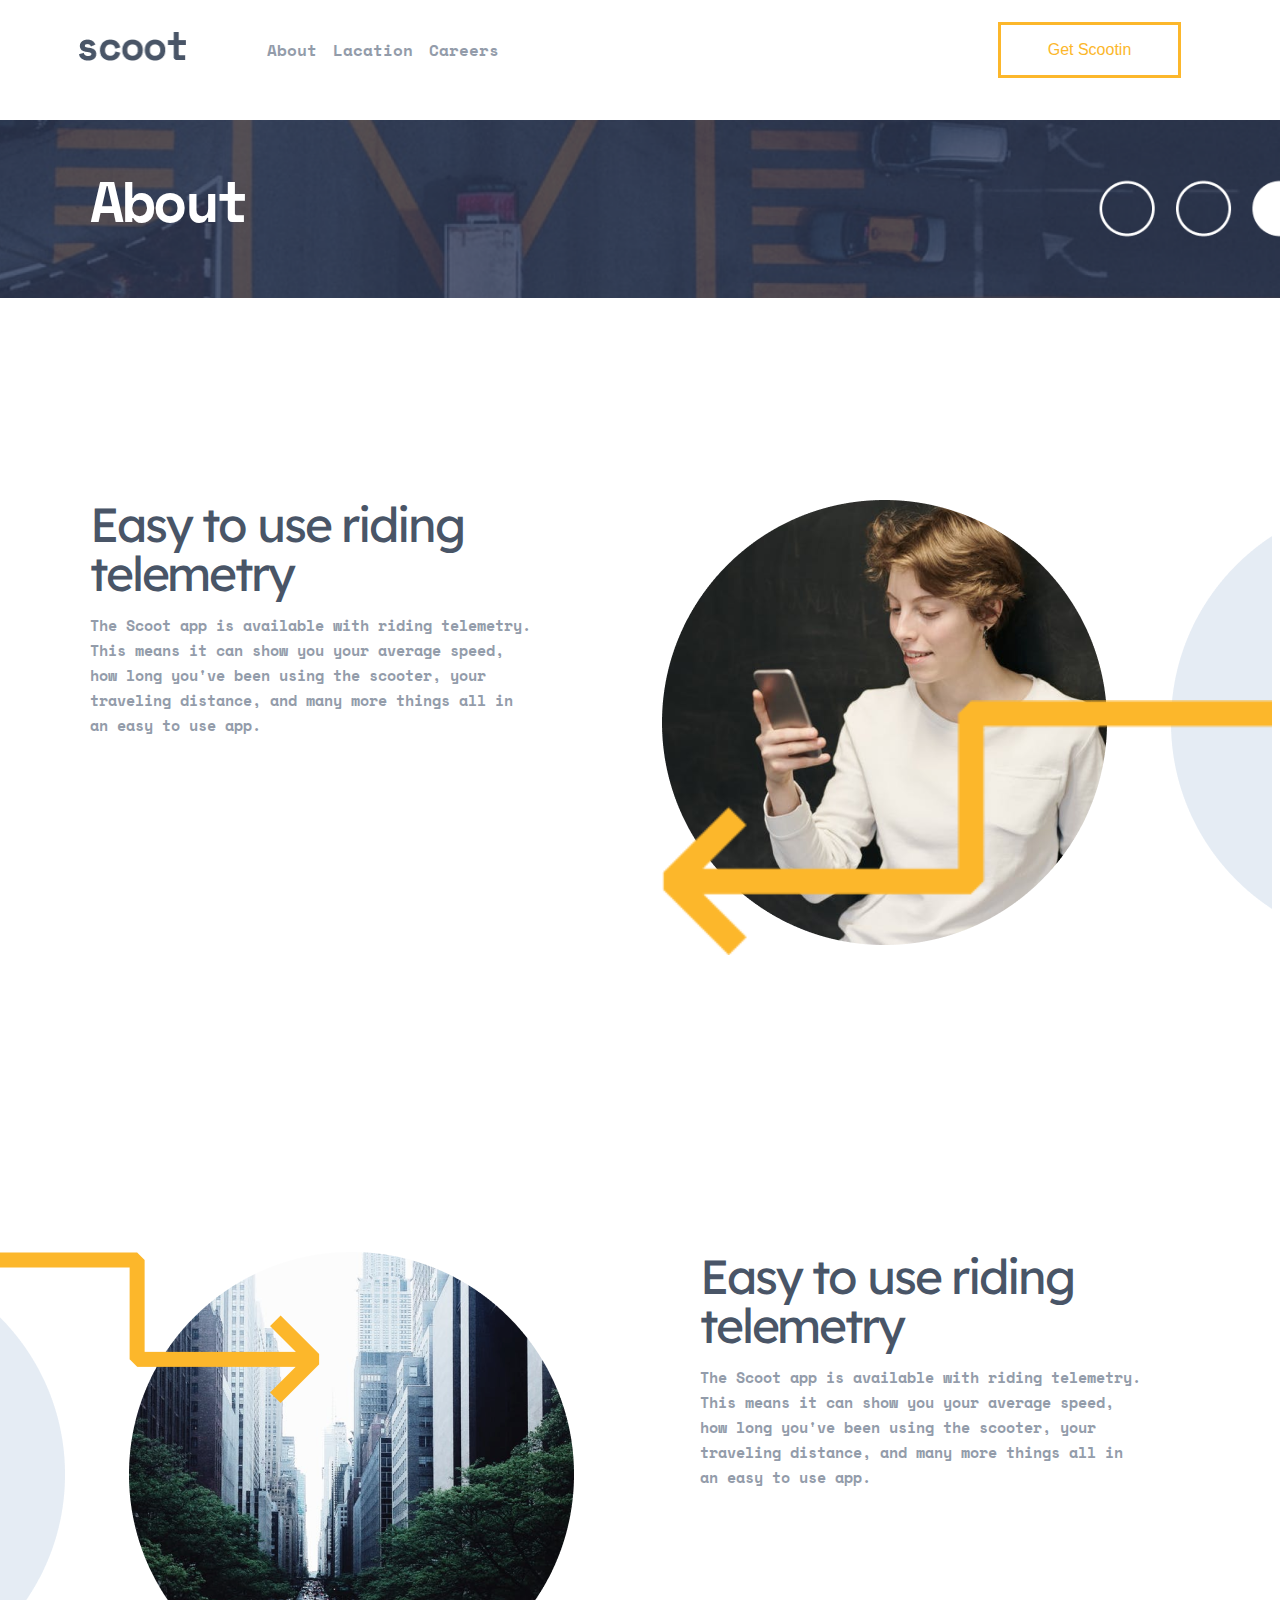
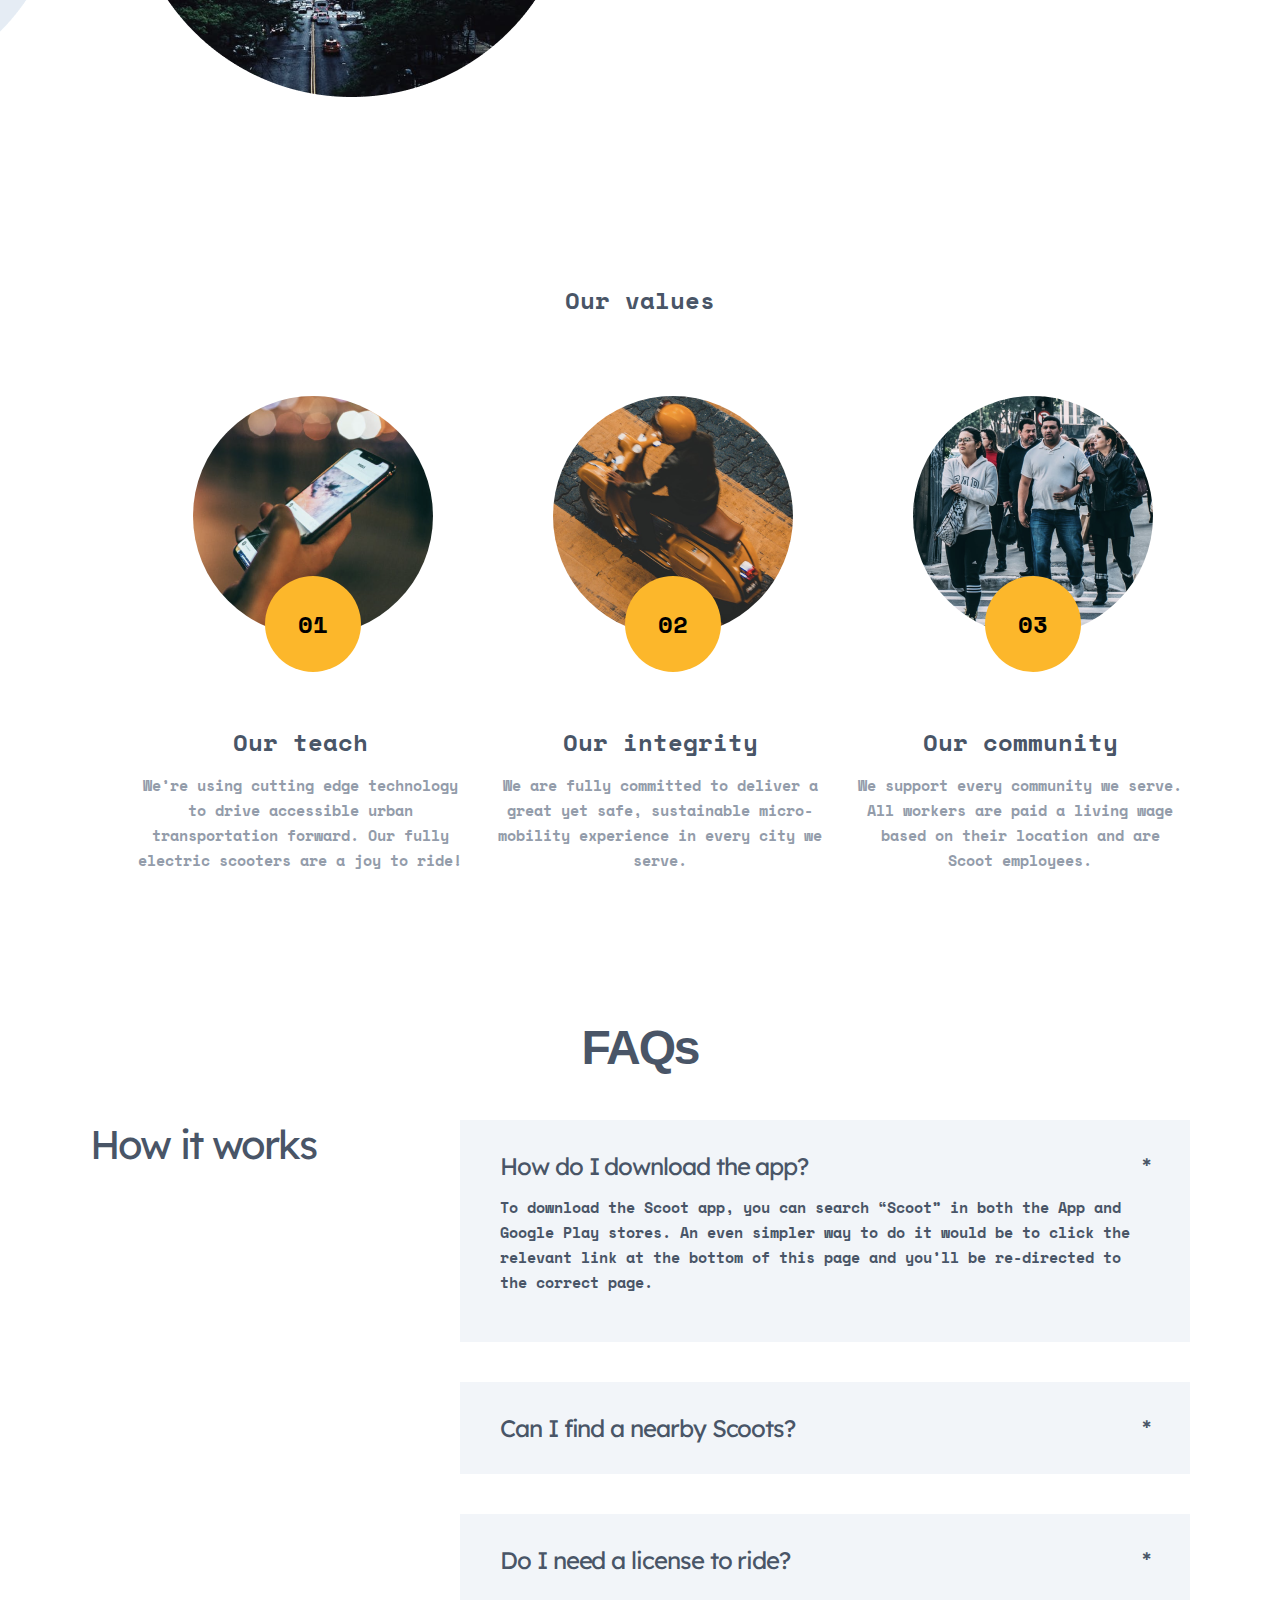
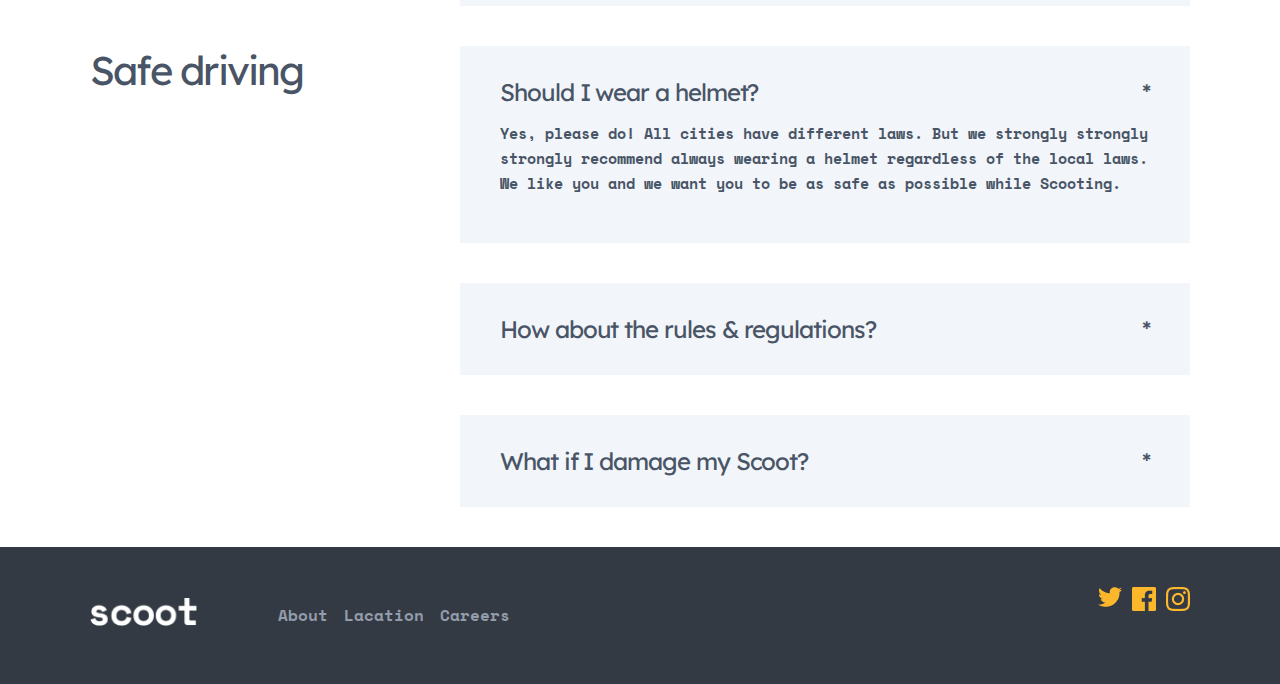
==== commit 15c51a50: "end" ====
--- a/about.html
+++ b/about.html
@@ -70,30 +70,38 @@
     </section>
 
 
-    <section class="values container">
-        <div class="value">
-            <img src="./img/font7.png" alt="" class="value__img">
-            <img src="./img/Group14.png" alt="" class="value__images">
-            <span>Our tech</span>
-            <p>We’re using cutting edge technology to drive accessible urban transportation forward. Our fully electric
-                scooters are a joy to ride!</p>
+    <div class="values">
+        <div class="container our-values__container">
+          <h2 class="our-head">Our values </h2>
+          <ul class="value__ul">
+            <li class="value--listsel">
+              <img src="./img/font7.png" alt="telephone" class="value__image">
+              <div class="value--listsel-box value--listsel-box1">
+                
+                <span class="value--listsel--span">Our teach</span>
+                  <p class="value--listsel-p">We’re using cutting edge technology to drive accessible urban
+                    transportation
+                    forward. Our fully electric scooters are a joy to ride!</p>
+              </div>
+            </li>
+            <li class="value--listsel">
+              <img src="./img/font8.png" alt="moto" class="value__image">
+              <div class="value--listsel-box value--listsel-box2">
+                <span class="value--listsel--span">Our integrity</span>
+                  <p class="value--listsel-p">We are fully committed to deliver a great yet safe, sustainable micro-mobility experience in every city we serve.</p>
+              </div>
+            </li>
+            <li class="value--listsel">
+              <img src="./img/font9.png" alt="people" class="value__image">
+              <div class="value--listsel-box value--listsel-box3">
+                <span class="value--listsel--span">Our community</span>
+                  <p class="value--listsel-p">We support every community we serve. All workers are paid a living wage based on their location and are Scoot employees.</p>
+              </div>
+            </li>
+          </ul>
         </div>
-        <div class="value">
-            <img src="./img/font8.png" alt="" class="value__img">
-            <img src="./img/Group4.png" alt="" class="value__images">
-            <span>Our integrity</span>
-            <p>We are fully committed to deliver a great yet safe, sustainable micro-mobility experience in every city
-                we serve.</p>
-        </div>
-        <div class="value">
-            <img src="./img/font9.png" alt="" class="value__img">
-            <img src="./img/Group13.png" alt="" class="value__images">
-            <span>Our community</span>
-            <p>We support every community we serve. All workers are paid a living wage based on their location and are
-                Scoot employees.</p>
-        </div Scoot employeeases.>
-    </section>
-
+      </div>
+      
 
 
     <section class="Faq container">
--- a/css/main.css
+++ b/css/main.css
@@ -535,7 +535,7 @@
     width: 300px;
   }
   .intro .intro--vector {
-    width: 150px;
+    max-width: 150px;
     position: relative;
     top: -20px;
     -o-object-fit: scale-down;
@@ -794,52 +794,163 @@
     display: flex;
   }
 }
-.values {
+.value__image {
+  margin-left: 25px;
+  border-radius: 50%;
+  max-width: 387px;
+  margin-bottom: 87px;
+}
+
+.our-head {
+  margin: 78px 0px;
+  font-family: "Space Mono";
+  font-style: normal;
+  font-weight: 700;
+  font-size: 24px;
+  color: #495567;
+  text-align: center;
+}
+
+.value--listsel-p {
+  font-size: 15px;
+  line-height: 25px;
+  /* or 167% */
+  text-align: center;
+  color: #939CAA;
+}
+
+.value--listsel--span {
+  margin: 0 auto;
+  text-align: center;
+  max-width: 350px;
+  width: 100%;
+  font-family: "Space Mono";
+  font-style: normal;
+  font-weight: 700;
+  font-size: 24px;
+  color: #495567;
+}
+
+.value__ul {
   display: flex;
   justify-content: center;
+  gap: 0 30px;
+  list-style: none;
   flex-wrap: wrap;
-  gap: 20px;
-}
-.values .value {
-  width: 350px;
+}
+
+.value--listsel {
+  position: relative;
+  text-align: center;
+  width: 330px;
+}
+
+.value--listsel-box1::before {
+  position: absolute;
+  top: 180px;
+  left: 130px;
+  width: 96px;
+  height: 96px;
+  border-radius: 50%;
+  text-align: center;
+  background: #FCB72B;
+  content: "01";
   display: flex;
   justify-content: center;
-  flex-wrap: wrap;
-}
-.values .value span {
-  position: relative;
-  top: 40px;
+  align-items: center;
+  font-family: "Space Mono";
+  font-style: normal;
+  font-weight: 700;
   font-size: 24px;
   line-height: 28px;
-  text-align: center;
-  letter-spacing: -1.07143px;
-  color: #495567;
-}
-.values .value p {
-  position: relative;
-  top: 40px;
-  font-size: 15px;
-  line-height: 25px;
-  text-align: center;
-  color: #939CAA;
-}
-.values .value .value__images {
-  position: relative;
+}
+
+.value--listsel .value--listsel-box2::before {
+  position: absolute;
   top: 180px;
-  left: -165px;
+  left: 130px;
   width: 96px;
   height: 96px;
-}
-
-.value__img {
   border-radius: 50%;
-}
-
-@media only screen and (max-width: 400px) {
-  .values .value .value__images {
-    position: relative;
-    top: -50px;
-    left: 60px;
+  text-align: center;
+  background: #FCB72B;
+  content: "02";
+  display: flex;
+  justify-content: center;
+  align-items: center;
+  font-family: "Space Mono";
+  font-style: normal;
+  font-weight: 700;
+  font-size: 24px;
+  line-height: 28px;
+}
+
+.value--listsel .value--listsel-box3::before {
+  position: absolute;
+  top: 180px;
+  left: 130px;
+  width: 96px;
+  height: 96px;
+  border-radius: 50%;
+  text-align: center;
+  background: #FCB72B;
+  content: "03";
+  display: flex;
+  justify-content: center;
+  align-items: center;
+  font-family: "Space Mono";
+  font-style: normal;
+  font-weight: 700;
+  font-size: 24px;
+  line-height: 28px;
+}
+
+@media only screen and (max-width: 768px) {
+  .value--listsel-box1::before {
+    top: 250px;
+    left: 320px;
+  }
+  .value--listsel .value--listsel-box2::before {
+    top: 250px;
+    left: 320px;
+  }
+  .value--listsel .value--listsel-box3::before {
+    top: 250px;
+    left: 320px;
+  }
+  .container {
+    margin-left: 0;
+    padding-left: 0;
+    padding-right: 0;
+    margin: 0 auto;
+  }
+  .value--listsel-box {
+    max-width: 457px;
+    margin: 0 auto;
+  }
+  .value__list {
+    display: block;
+  }
+  .value--listsel-box {
+    margin-top: 50px;
+  }
+  .value__image {
+    margin: 0;
+    max-width: 300px;
+    width: 100%;
+  }
+  .value--listsel-paragraph {
+    max-width: 457px;
+    width: 100%;
+  }
+}
+@media only screen and (max-width: 375px) {
+  .value__list {
+    display: block;
+    text-align: center;
+  }
+  .value__image {
+    margin-left: 0;
   }
 }
 .p--none p {
